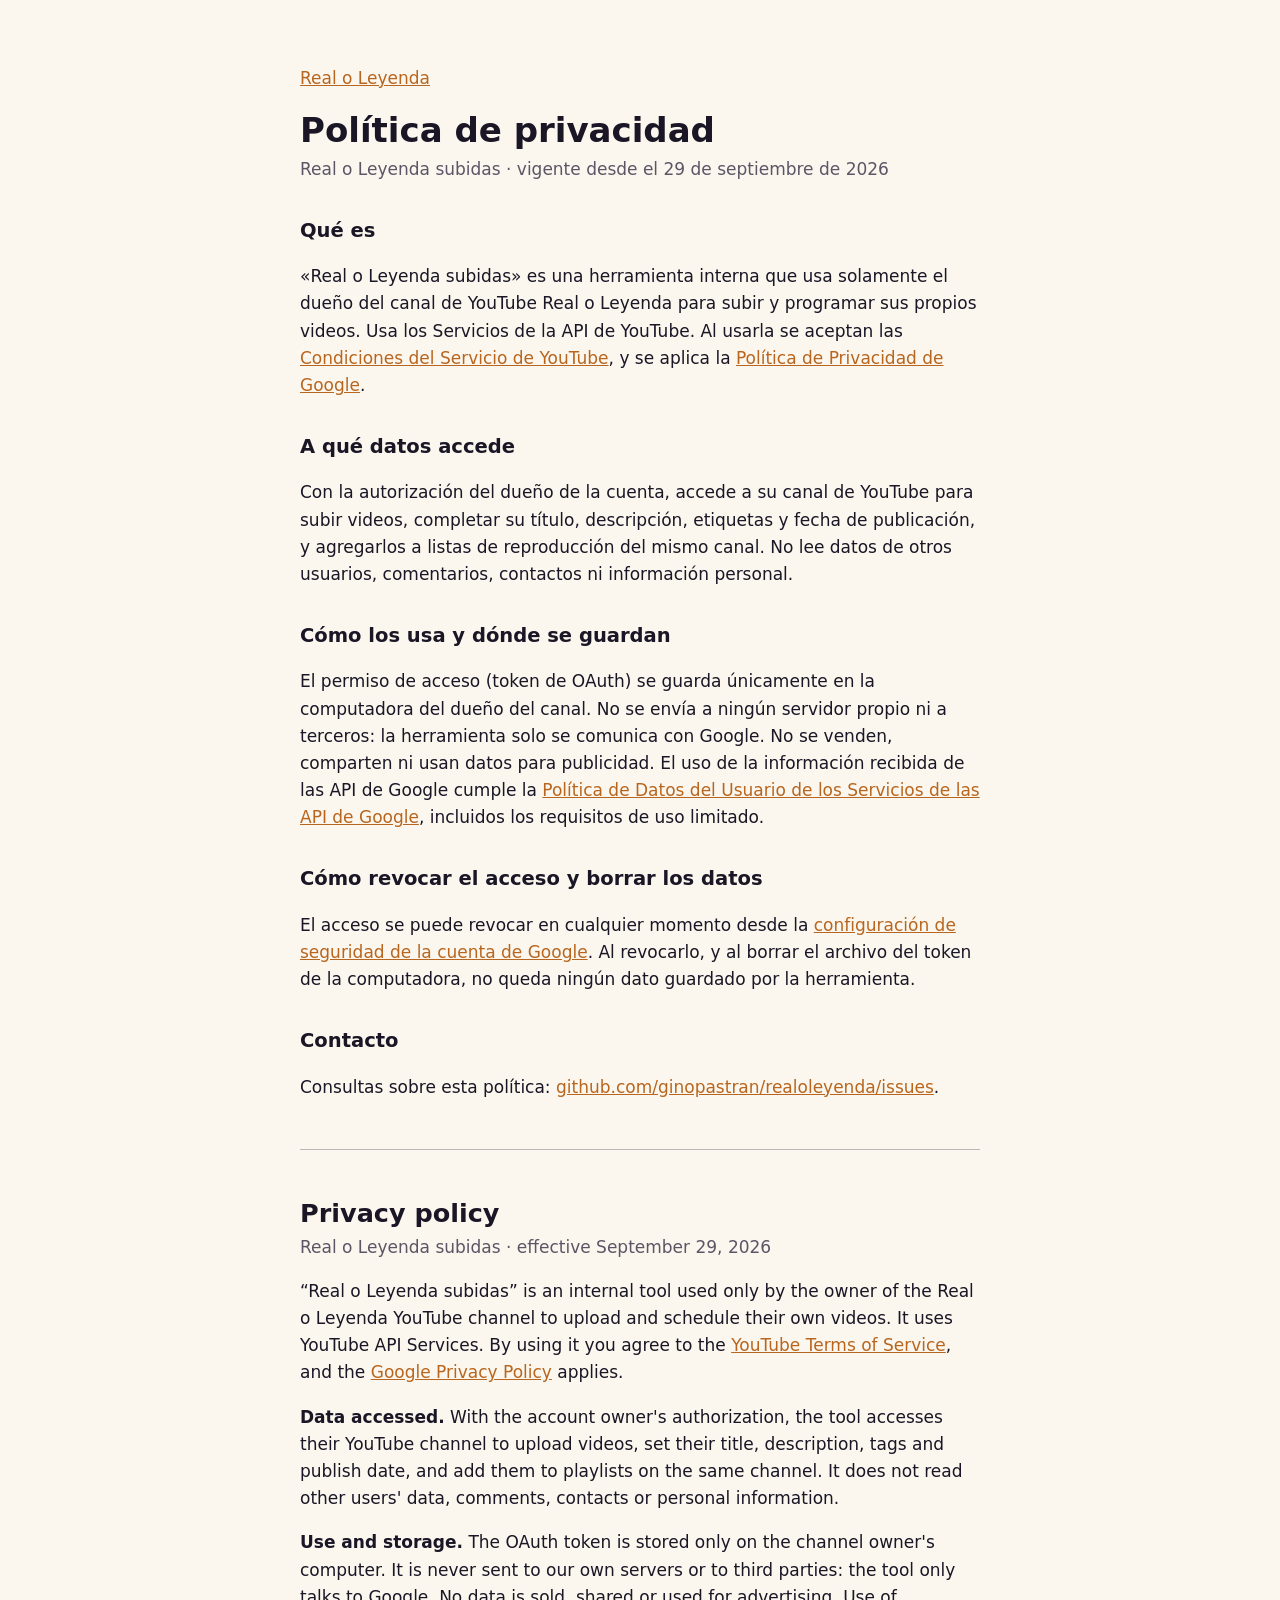
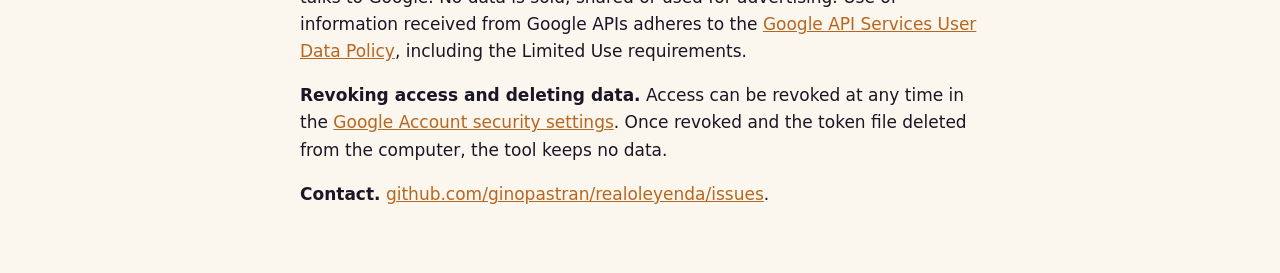
==== privacidad.html @ 0927af0c "Home page and privacy policy for Real o Leyenda subidas Co-Authored-By: Claude Opus 5.5 <noreply@ant" ====
<!doctype html>
<html lang="es">
<head>
<meta charset="utf-8">
<meta name="viewport" content="width=device-width, initial-scale=1">
<title>Política de privacidad · Real o Leyenda</title>
<link rel="stylesheet" href="estilo.css">
</head>
<body>
<main>
<p><a href="./">Real o Leyenda</a></p>
<h1>Política de privacidad</h1>
<p class="lema">Real o Leyenda subidas · vigente desde el 29 de septiembre de 2026</p>

<h2>Qué es</h2>
<p>«Real o Leyenda subidas» es una herramienta interna que usa solamente el dueño del canal de YouTube Real o Leyenda para subir y programar sus propios videos. Usa los Servicios de la API de YouTube. Al usarla se aceptan las <a href="https://www.youtube.com/t/terms">Condiciones del Servicio de YouTube</a>, y se aplica la <a href="https://policies.google.com/privacy">Política de Privacidad de Google</a>.</p>

<h2>A qué datos accede</h2>
<p>Con la autorización del dueño de la cuenta, accede a su canal de YouTube para subir videos, completar su título, descripción, etiquetas y fecha de publicación, y agregarlos a listas de reproducción del mismo canal. No lee datos de otros usuarios, comentarios, contactos ni información personal.</p>

<h2>Cómo los usa y dónde se guardan</h2>
<p>El permiso de acceso (token de OAuth) se guarda únicamente en la computadora del dueño del canal. No se envía a ningún servidor propio ni a terceros: la herramienta solo se comunica con Google. No se venden, comparten ni usan datos para publicidad. El uso de la información recibida de las API de Google cumple la <a href="https://developers.google.com/terms/api-services-user-data-policy">Política de Datos del Usuario de los Servicios de las API de Google</a>, incluidos los requisitos de uso limitado.</p>

<h2>Cómo revocar el acceso y borrar los datos</h2>
<p>El acceso se puede revocar en cualquier momento desde la <a href="https://myaccount.google.com/permissions">configuración de seguridad de la cuenta de Google</a>. Al revocarlo, y al borrar el archivo del token de la computadora, no queda ningún dato guardado por la herramienta.</p>

<h2>Contacto</h2>
<p>Consultas sobre esta política: <a href="https://github.com/ginopastran/realoleyenda/issues">github.com/ginopastran/realoleyenda/issues</a>.</p>

<hr>
<section id="en" lang="en">
<h1>Privacy policy</h1>
<p class="lema">Real o Leyenda subidas · effective September 29, 2026</p>
<p>“Real o Leyenda subidas” is an internal tool used only by the owner of the Real o Leyenda YouTube channel to upload and schedule their own videos. It uses YouTube API Services. By using it you agree to the <a href="https://www.youtube.com/t/terms">YouTube Terms of Service</a>, and the <a href="https://policies.google.com/privacy">Google Privacy Policy</a> applies.</p>
<p><strong>Data accessed.</strong> With the account owner's authorization, the tool accesses their YouTube channel to upload videos, set their title, description, tags and publish date, and add them to playlists on the same channel. It does not read other users' data, comments, contacts or personal information.</p>
<p><strong>Use and storage.</strong> The OAuth token is stored only on the channel owner's computer. It is never sent to our own servers or to third parties: the tool only talks to Google. No data is sold, shared or used for advertising. Use of information received from Google APIs adheres to the <a href="https://developers.google.com/terms/api-services-user-data-policy">Google API Services User Data Policy</a>, including the Limited Use requirements.</p>
<p><strong>Revoking access and deleting data.</strong> Access can be revoked at any time in the <a href="https://myaccount.google.com/permissions">Google Account security settings</a>. Once revoked and the token file deleted from the computer, the tool keeps no data.</p>
<p><strong>Contact.</strong> <a href="https://github.com/ginopastran/realoleyenda/issues">github.com/ginopastran/realoleyenda/issues</a>.</p>
</section>
</main>
</body>
</html>
---- estilo.css ----
:root { --fondo: #fbf7ee; --tinta: #1a1626; --suave: #5c5566; --acento: #b8661f; }
@media (prefers-color-scheme: dark) { :root { --fondo: #1a1626; --tinta: #f3eee4; --suave: #b3abbd; --acento: #ffce68; } }
body { margin: 0; background: var(--fondo); color: var(--tinta); font: 17px/1.6 system-ui, sans-serif; }
main { max-width: 680px; margin: 0 auto; padding: 48px 16px; }
h1 { margin: 0 0 4px; line-height: 1.25; }
h2 { margin-top: 32px; font-size: 1.15em; }
.lema { color: var(--suave); margin-top: 0; }
a { color: var(--acento); }
hr { margin: 48px 0; border: 0; border-top: 1px solid var(--suave); opacity: .4; }
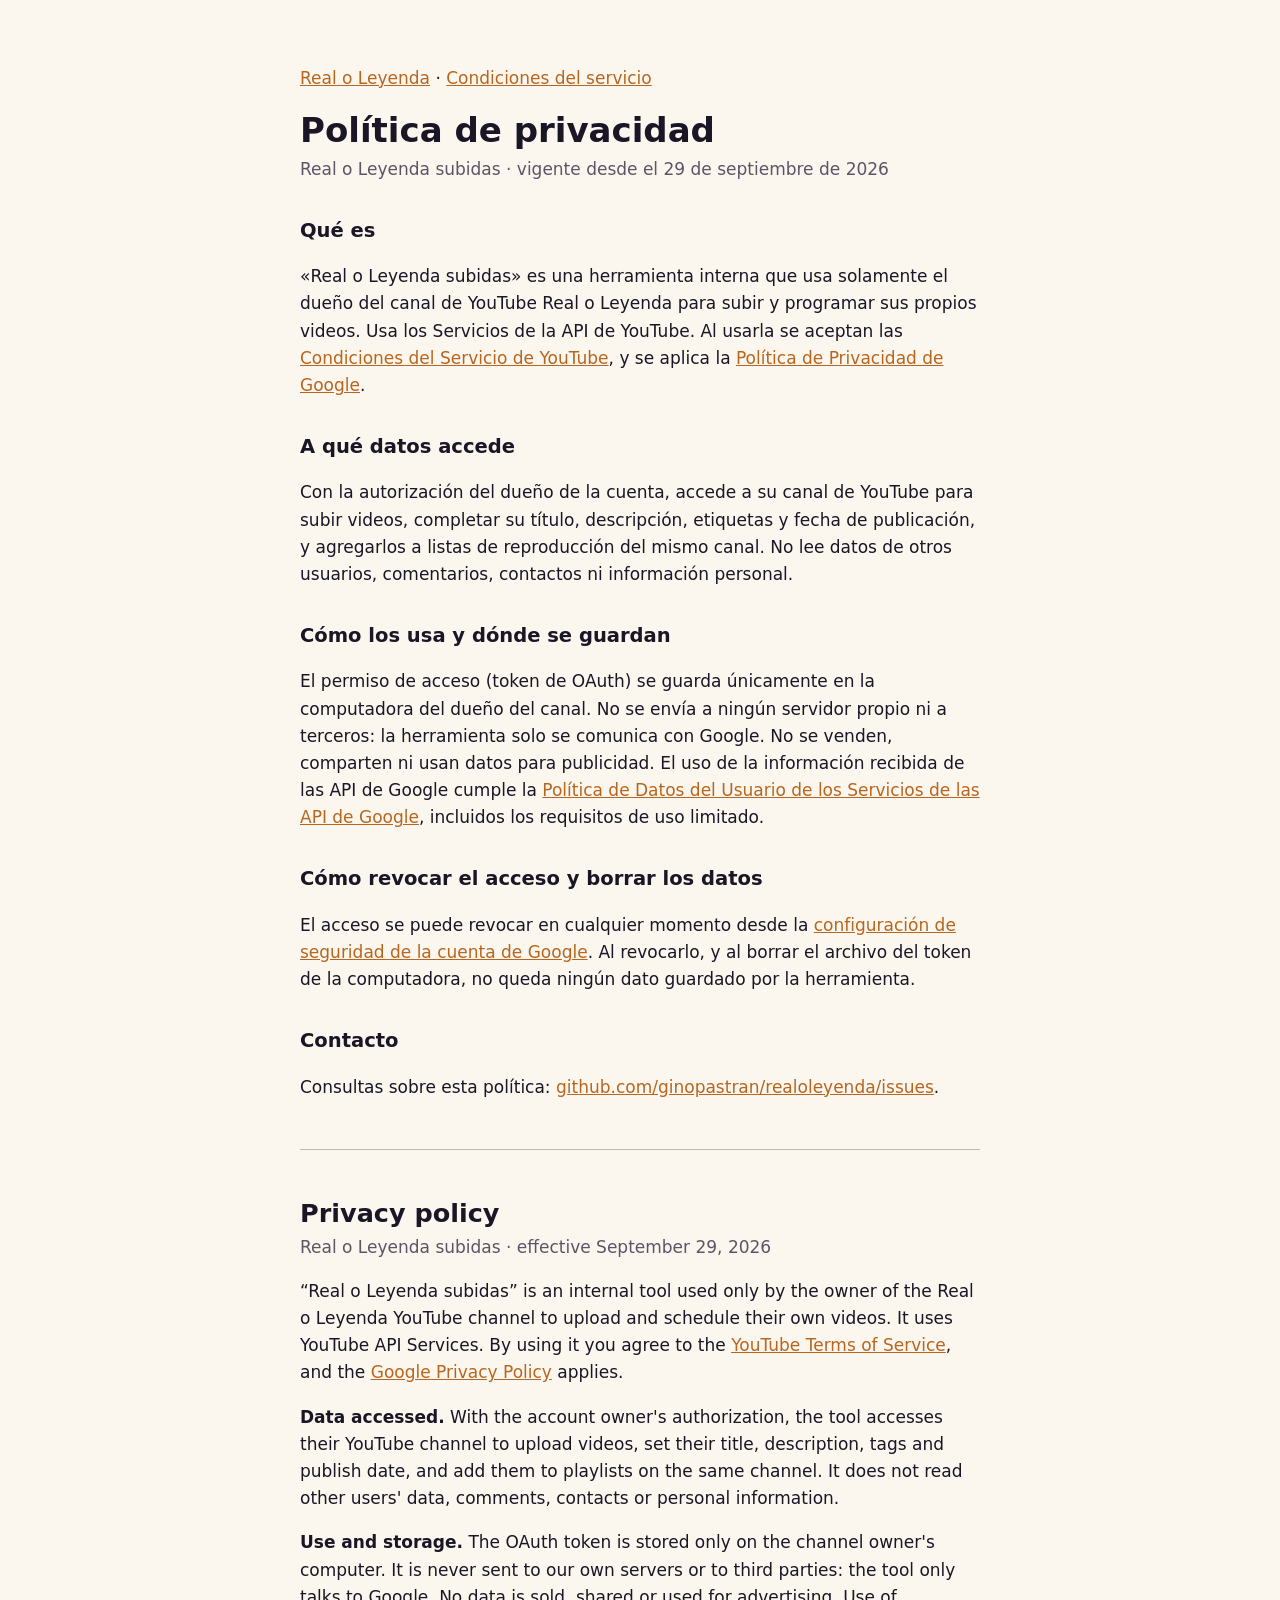
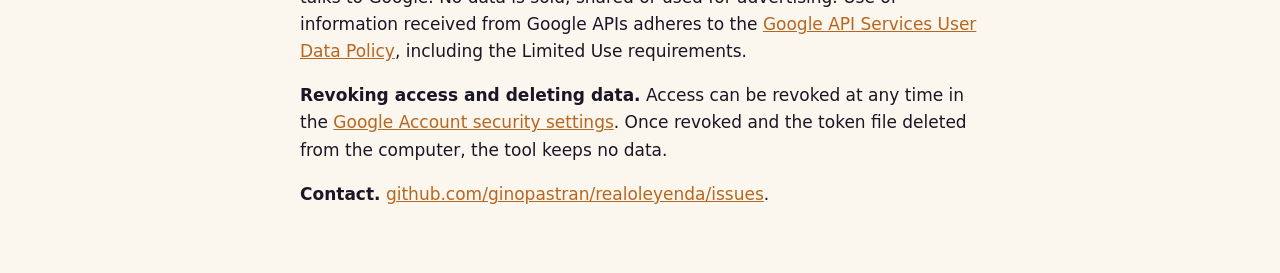
==== commit aeafa5e6: "Add terms of service and link YouTube terms from every page Co-Authored-By: Claude Opus 5.5 <noreply" ====
--- a/privacidad.html
+++ b/privacidad.html
@@ -8,7 +8,7 @@
 </head>
 <body>
 <main>
-<p><a href="./">Real o Leyenda</a></p>
+<p><a href="./">Real o Leyenda</a> · <a href="terminos.html">Condiciones del servicio</a></p>
 <h1>Política de privacidad</h1>
 <p class="lema">Real o Leyenda subidas · vigente desde el 29 de septiembre de 2026</p>
 
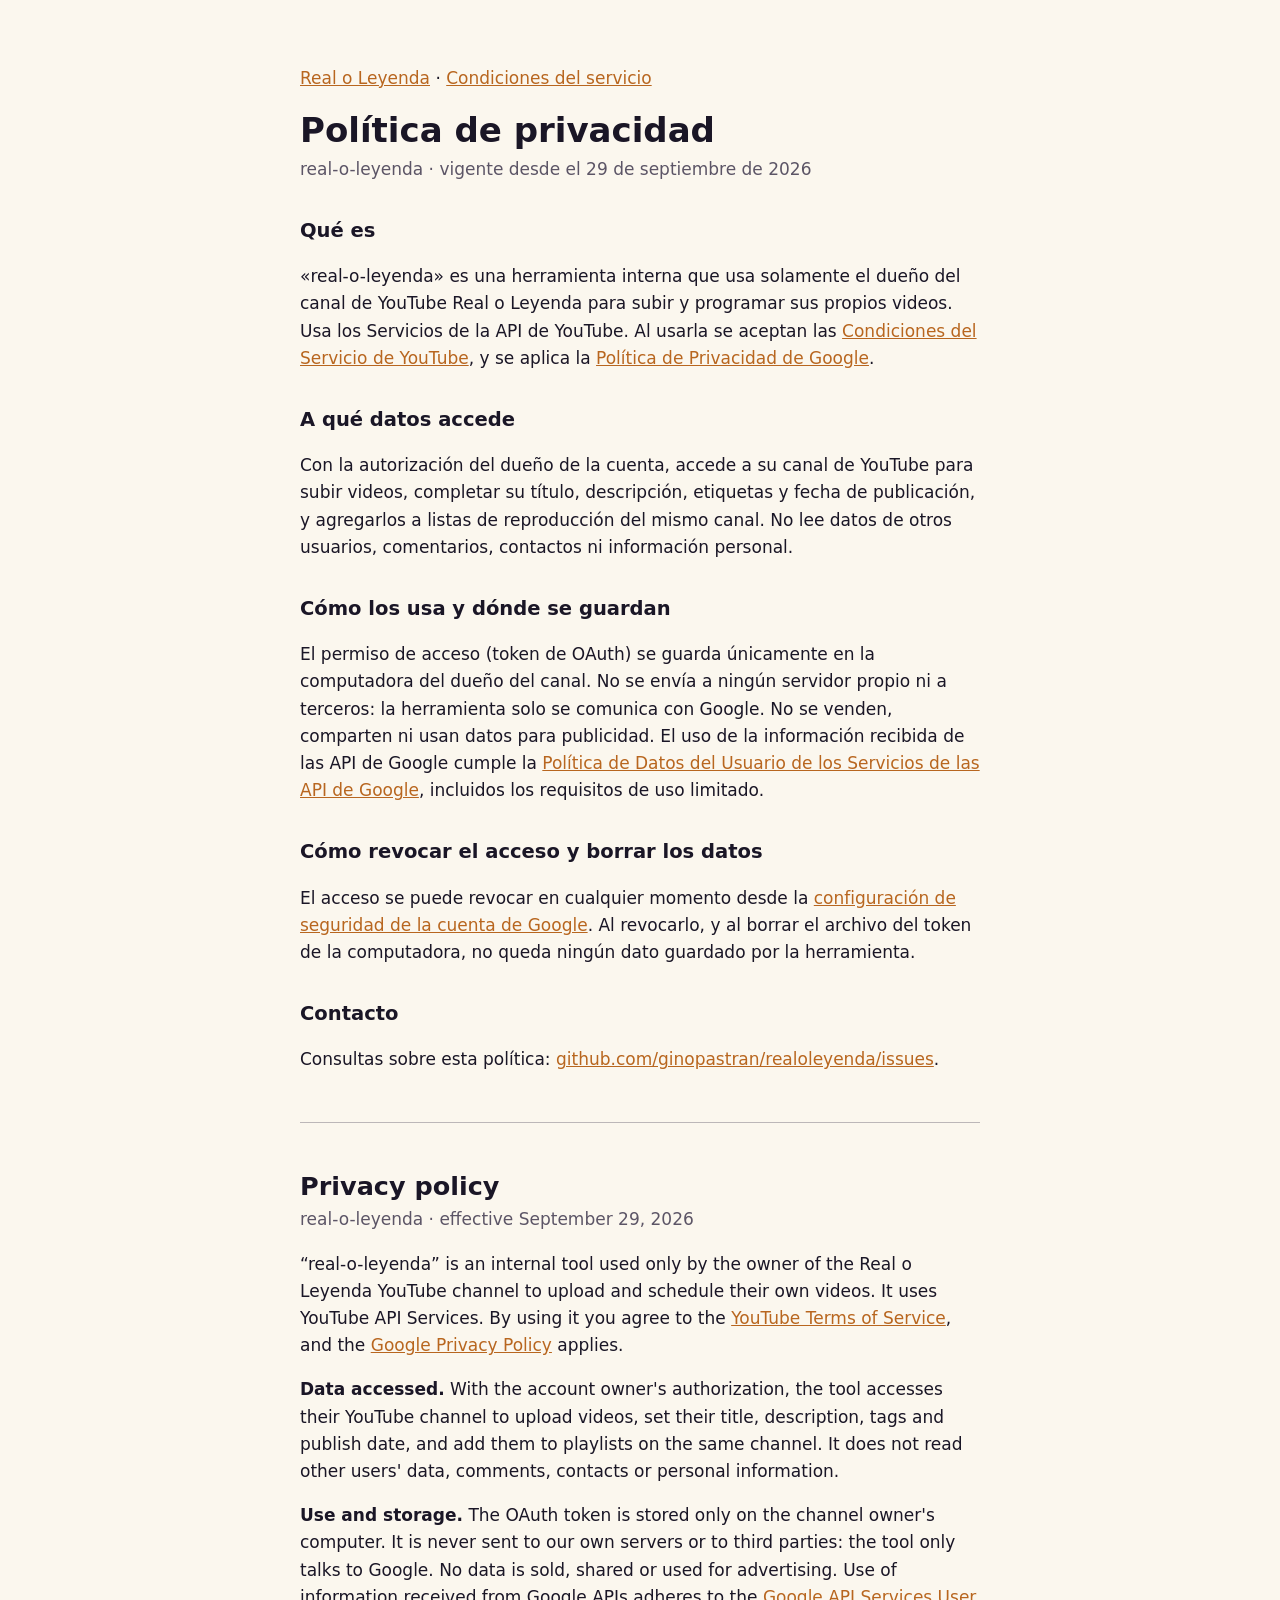
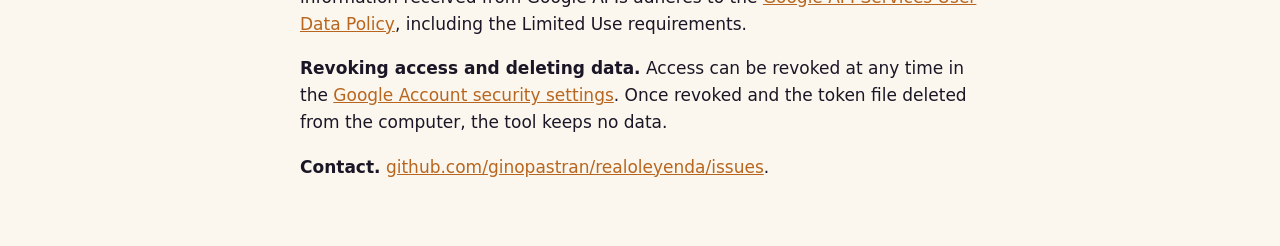
==== commit 79f5d9ac: "Use the OAuth app name real-o-leyenda on every page Co-Authored-By: Claude Opus 5.5 <noreply@anthrop" ====
--- a/privacidad.html
+++ b/privacidad.html
@@ -10,10 +10,10 @@
 <main>
 <p><a href="./">Real o Leyenda</a> · <a href="terminos.html">Condiciones del servicio</a></p>
 <h1>Política de privacidad</h1>
-<p class="lema">Real o Leyenda subidas · vigente desde el 29 de septiembre de 2026</p>
+<p class="lema">real-o-leyenda · vigente desde el 29 de septiembre de 2026</p>
 
 <h2>Qué es</h2>
-<p>«Real o Leyenda subidas» es una herramienta interna que usa solamente el dueño del canal de YouTube Real o Leyenda para subir y programar sus propios videos. Usa los Servicios de la API de YouTube. Al usarla se aceptan las <a href="https://www.youtube.com/t/terms">Condiciones del Servicio de YouTube</a>, y se aplica la <a href="https://policies.google.com/privacy">Política de Privacidad de Google</a>.</p>
+<p>«real-o-leyenda» es una herramienta interna que usa solamente el dueño del canal de YouTube Real o Leyenda para subir y programar sus propios videos. Usa los Servicios de la API de YouTube. Al usarla se aceptan las <a href="https://www.youtube.com/t/terms">Condiciones del Servicio de YouTube</a>, y se aplica la <a href="https://policies.google.com/privacy">Política de Privacidad de Google</a>.</p>
 
 <h2>A qué datos accede</h2>
 <p>Con la autorización del dueño de la cuenta, accede a su canal de YouTube para subir videos, completar su título, descripción, etiquetas y fecha de publicación, y agregarlos a listas de reproducción del mismo canal. No lee datos de otros usuarios, comentarios, contactos ni información personal.</p>
@@ -30,8 +30,8 @@
 <hr>
 <section id="en" lang="en">
 <h1>Privacy policy</h1>
-<p class="lema">Real o Leyenda subidas · effective September 29, 2026</p>
-<p>“Real o Leyenda subidas” is an internal tool used only by the owner of the Real o Leyenda YouTube channel to upload and schedule their own videos. It uses YouTube API Services. By using it you agree to the <a href="https://www.youtube.com/t/terms">YouTube Terms of Service</a>, and the <a href="https://policies.google.com/privacy">Google Privacy Policy</a> applies.</p>
+<p class="lema">real-o-leyenda · effective September 29, 2026</p>
+<p>“real-o-leyenda” is an internal tool used only by the owner of the Real o Leyenda YouTube channel to upload and schedule their own videos. It uses YouTube API Services. By using it you agree to the <a href="https://www.youtube.com/t/terms">YouTube Terms of Service</a>, and the <a href="https://policies.google.com/privacy">Google Privacy Policy</a> applies.</p>
 <p><strong>Data accessed.</strong> With the account owner's authorization, the tool accesses their YouTube channel to upload videos, set their title, description, tags and publish date, and add them to playlists on the same channel. It does not read other users' data, comments, contacts or personal information.</p>
 <p><strong>Use and storage.</strong> The OAuth token is stored only on the channel owner's computer. It is never sent to our own servers or to third parties: the tool only talks to Google. No data is sold, shared or used for advertising. Use of information received from Google APIs adheres to the <a href="https://developers.google.com/terms/api-services-user-data-policy">Google API Services User Data Policy</a>, including the Limited Use requirements.</p>
 <p><strong>Revoking access and deleting data.</strong> Access can be revoked at any time in the <a href="https://myaccount.google.com/permissions">Google Account security settings</a>. Once revoked and the token file deleted from the computer, the tool keeps no data.</p>
